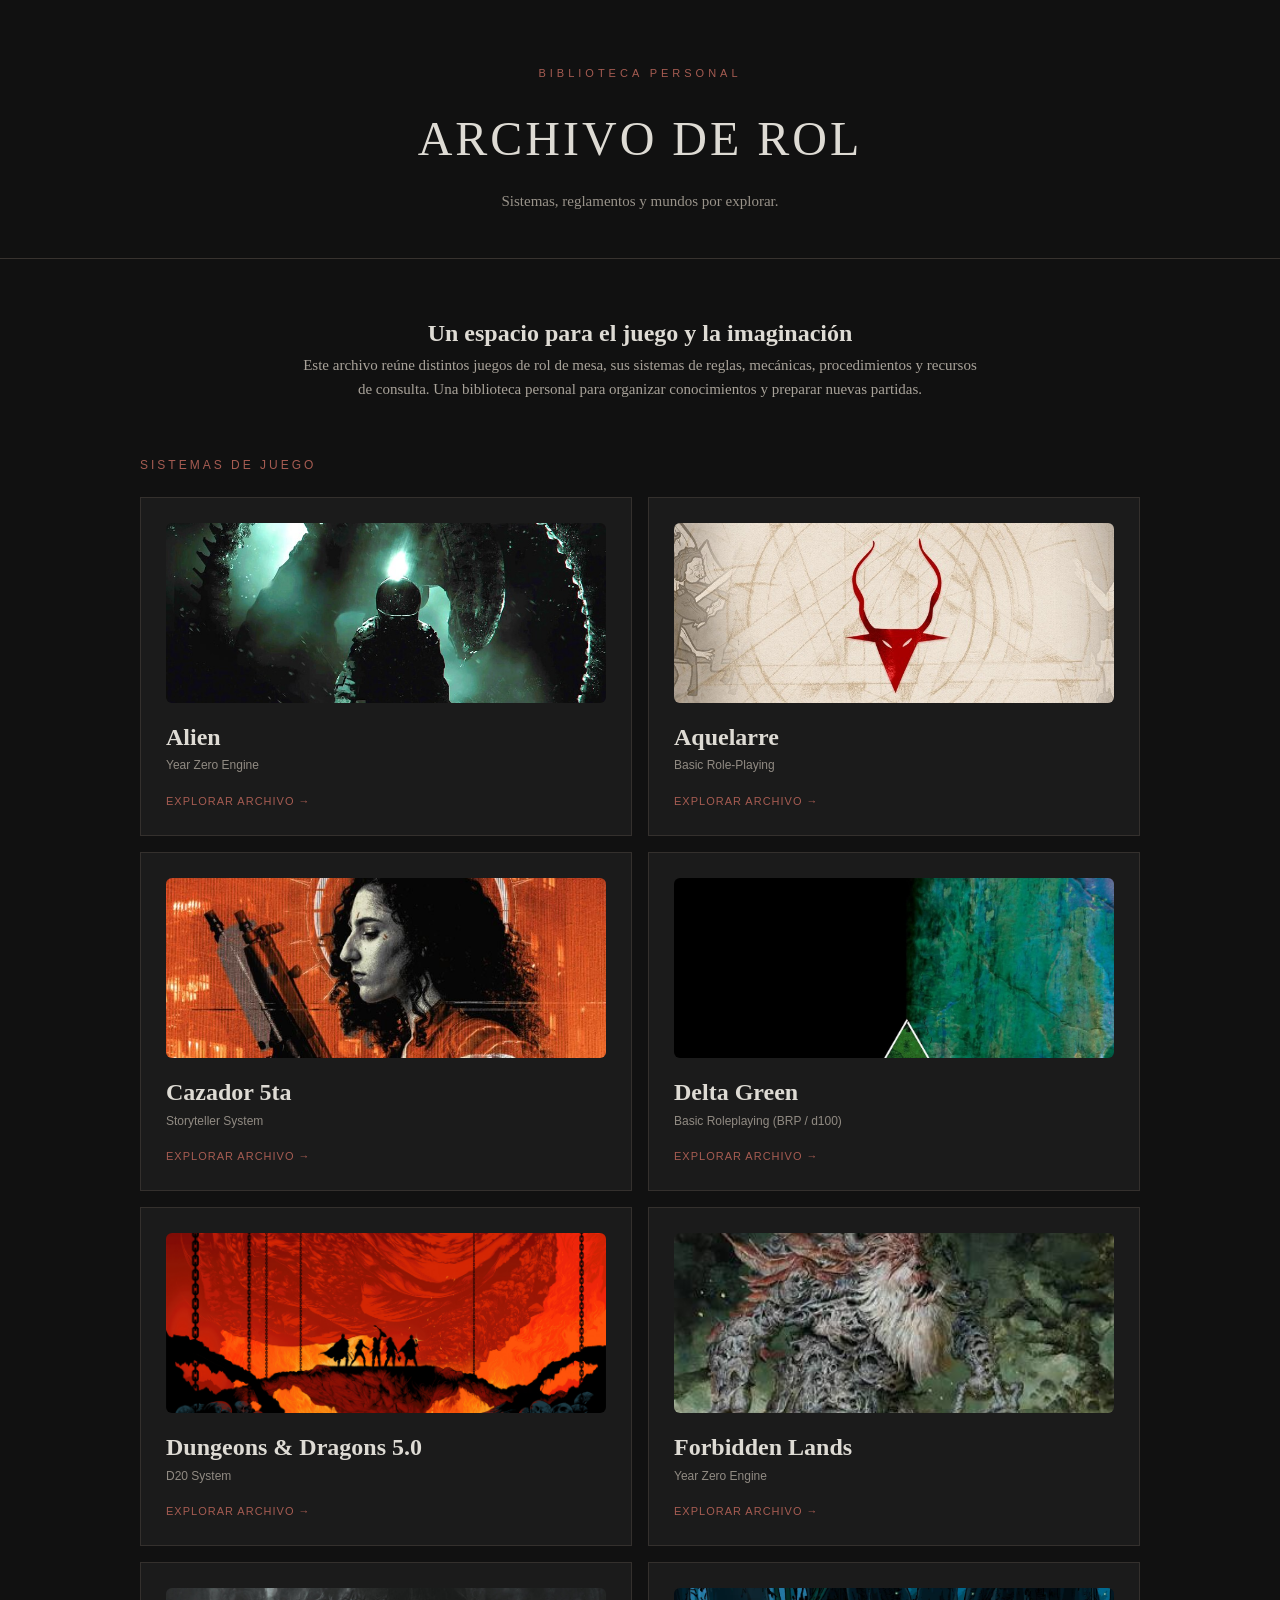
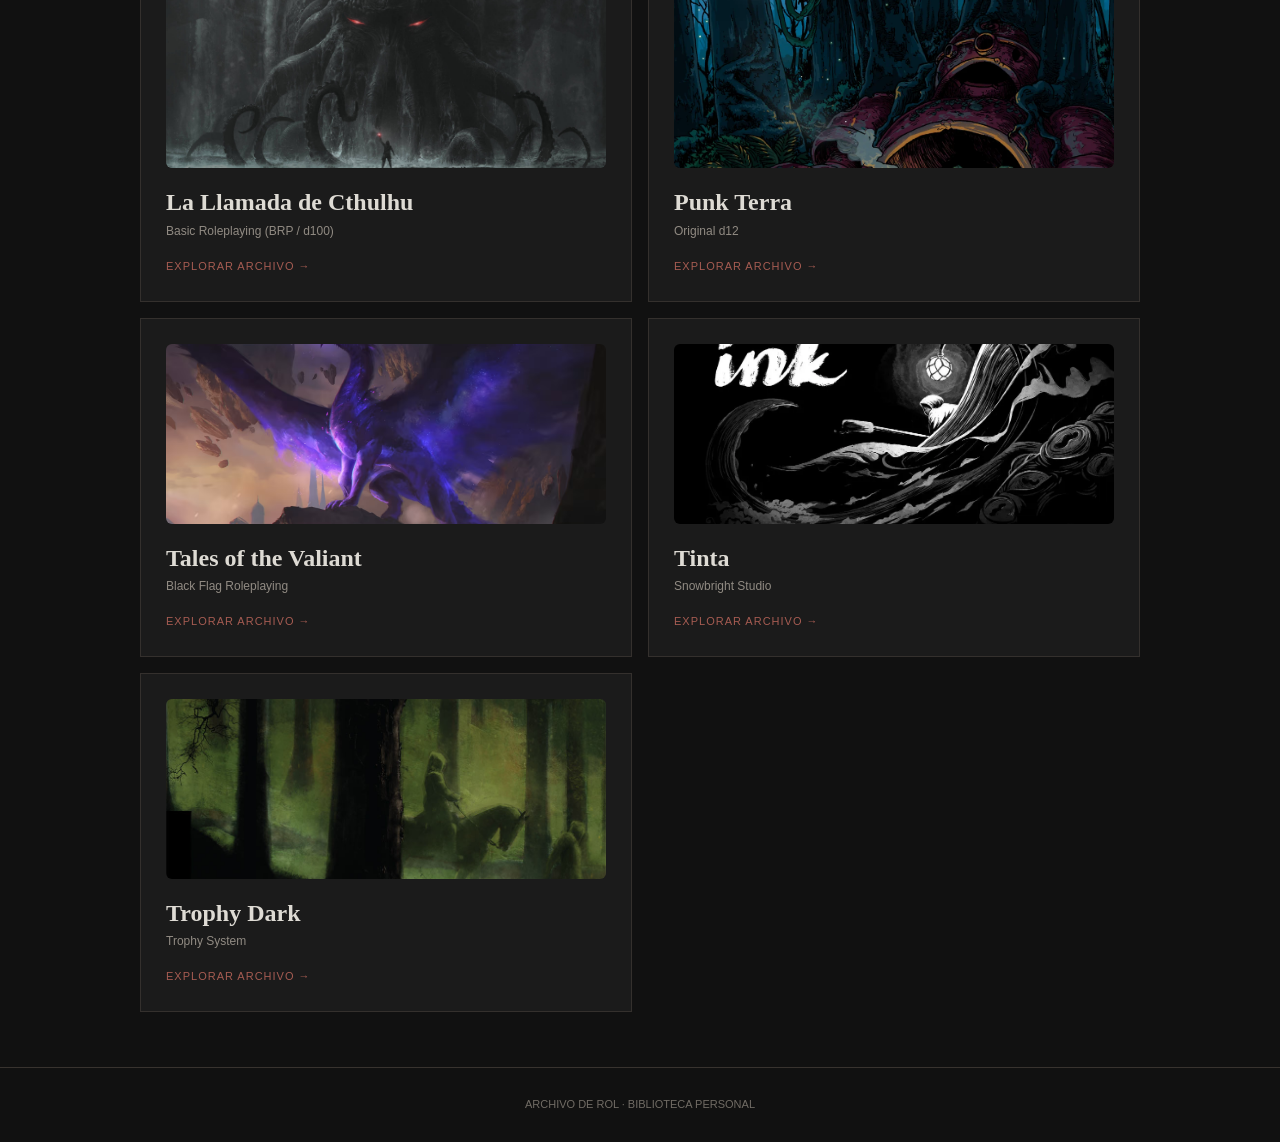
==== index.html @ da448ba0 "Adjust image opacity and positioning in CSS" ====
<!DOCTYPE html>
<html lang="es">
<head>
    <meta charset="UTF-8">
    <meta name="viewport" content="width=device-width, initial-scale=1.0">

    <title>Archivo de Rol</title>

    <style>
        
 
/* Imágenes de las tarjetas */
.card img {
  width: 100%;
  height: 180px;
  object-fit: cover;
  display: block;
  border-radius: 6px;
  margin-bottom: 15px;
}

/* Efecto al pasar el cursor */
.card:hover img {
  opacity: 0.65;
  transition: opacity 0.3s ease;
}

        * {
            box-sizing: border-box;
            margin: 0;
            padding: 0;
        }

        body {
            background: #111111;
            color: #dedbd4;
            font-family: Georgia, serif;
            line-height: 1.6;
        }

        header {
            padding: 65px 20px 45px;
            text-align: center;
            border-bottom: 1px solid #38332f;
        }

        .eyebrow {
            color: #a65c52;
            font-family: Arial, sans-serif;
            font-size: 11px;
            letter-spacing: 4px;
            text-transform: uppercase;
            margin-bottom: 18px;
        }

        h1 {
            font-size: clamp(30px, 5vw, 48px);
            font-weight: normal;
            letter-spacing: 3px;
        }

        .subtitle {
            color: #99938a;
            font-size: 15px;
            margin-top: 12px;
        }

        main {
            max-width: 1050px;
            margin: auto;
            padding: 55px 25px;
        }

        .intro {
            max-width: 680px;
            margin: 0 auto 55px;
            text-align: center;
        }

        .intro h3 {
            font-size: 23px;
            font-weight: normal;
            margin-bottom: 15px;
        }

        .intro p {
            color: #a9a39a;
            font-size: 15px;
        }

        .section-title {
            font-family: Arial, sans-serif;
            font-size: 12px;
            letter-spacing: 3px;
            color: #a65c52;
            text-transform: uppercase;
            margin-bottom: 22px;
        }

        .systems {
            display: grid;
            grid-template-columns: repeat(2, 1fr);
            gap: 16px;
        }

        .card {
            display: block;
            padding: 25px;
            background: #1b1b1b;
            border: 1px solid #34302d;
            text-decoration: none;
            color: inherit;
            transition: 0.25s;
        }

        .card:hover {
            background: #25211f;
            border-color: #a65c52;
            transform: translateY(-3px);
        }

        .card h3 {
            font-size: 19px;
            font-weight: normal;
            margin-bottom: 8px;
        }

        .card p {
            color: #918b83;
            font-family: Arial, sans-serif;
            font-size: 12px;
        }

        .card span {
            display: block;
            margin-top: 17px;
            color: #a65c52;
            font-family: Arial, sans-serif;
            font-size: 11px;
            letter-spacing: 1px;
        }

        footer {
            border-top: 1px solid #38332f;
            text-align: center;
            padding: 28px 15px;
            color: #716c65;
            font-family: Arial, sans-serif;
            font-size: 11px;
        }

        @media (max-width: 650px) {
            .systems {
                grid-template-columns: 1fr;
            }

            header {
                padding-top: 45px;
            }
/* Ajuste exclusivo de la imagen de Punk Terra */
.card img.punkterra-img {
    object-fit: cover;
    object-position: center 30%;
}
    </style>
</head>

<body>

    <header>
        <div class="eyebrow">Biblioteca personal</div>
        <h1>ARCHIVO DE ROL</h1>
        <p class="subtitle">
            Sistemas, reglamentos y mundos por explorar.
        </p>
    </header>

    <main>

        <section class="intro">
            <h2>Un espacio para el juego y la imaginación</h2>

            <p>
                Este archivo reúne distintos juegos de rol de mesa,
                sus sistemas de reglas, mecánicas, procedimientos
                y recursos de consulta. Una biblioteca personal
                para organizar conocimientos y preparar nuevas partidas.
            </p>
        </section>

        <section>
            <div class="section-title">
                Sistemas de juego
            </div>

            <div class="systems">

                <a href="Alien-RPG.html" class="card">
                    <img src="imagenes/Alien_RPG_Wallpaper.jpeg" alt="Alien RPG">
                    <h2>Alien</h2>
                    <p>Year Zero Engine</p>
                    <span>EXPLORAR ARCHIVO →</span>
                </a>
                
                <a href="Aquelarre.html" class="card">
                    <img src="imagenes/Aquelarre_Wallpaper.jpg" alt="Aquelarre">
                    <h2>Aquelarre</h2>
                    <p>Basic Role-Playing</p>
                    <span>EXPLORAR ARCHIVO →</span>
                </a>
                
                <a href="Cazador5e.html" class="card">
                    <img src="imagenes/Cazador_LaVenganza5_Wallpaper.jpg" alt="Cazador: La Venganza 5">
                    <h2>Cazador 5ta</h2>
                    <p>Storyteller System</p>
                    <span>EXPLORAR ARCHIVO →</span>
                </a>
                
                <a href="delta-green.html" class="card">
                    <img src="imagenes/DG-Wallpaper.JPG" alt="Delta Green">
                  <h2>Delta Green</h2>
                  <p>Basic Roleplaying (BRP / d100)</p>
                    <span>EXPLORAR ARCHIVO →</span>
                </a>

                <a href="DnD_5.0.html" class="card">
                    <img src="imagenes/DnD_Wallpaper.jpg" alt="Dungeon and Dragons 5e">
                    <h2>Dungeons & Dragons 5.0</h2>
                    <p>D20 System</p>
                    <span>EXPLORAR ARCHIVO →</span>
                </a>

                <a href="Forbidden-Lands.html" class="card">
                    <img src="imagenes/Forbidden_Lands_Wallpaper.jpeg" alt="Forbidden Lands">
                    <h2>Forbidden Lands</h2>
                    <p>Year Zero Engine</p>
                    <span>EXPLORAR ARCHIVO →</span>
                </a>

                <a href="La Llamada-de-Cthulhu.html" class="card">
                    <img src="imagenes/Cthulhu_RPG_Wallpaper.jpg" alt="La Llamada de Cthulhu">
                    <h2>La Llamada de Cthulhu</h2>
                    <p>Basic Roleplaying (BRP / d100)</p>
                    <span>EXPLORAR ARCHIVO →</span>
                </a>

                <a href="Punk-Terra.html" class="card">
                    <img class="punkterra-img" src="imagenes/PunkTerra_Wallpaper.webp" alt="Punk Terra">
                    <h2>Punk Terra</h2>
                    <p>Original d12</p>
                    <span>EXPLORAR ARCHIVO →</span>
                </a>
                
                <a href="Tales-of-the-Valiant.html" class="card">
                    <img src="imagenes/Tales_ot_Valiant_Wallpaper.avif" alt="Tales of the Valiant">
                    <h2>Tales of the Valiant</h2>
                    <p>Black Flag Roleplaying</p>
                    <span>EXPLORAR ARCHIVO →</span>
                </a>

                 <a href="Tinta.html" class="card">
                    <img src="imagenes/Tinta_Wallpaper.webp" alt="Tinta">
                    <h2>Tinta</h2>
                    <p>Snowbright Studio</p>
                    <span>EXPLORAR ARCHIVO →</span>
                </a>
                
                <a href="Trophy-Dark.html" class="card">
                    <img src="imagenes/Trophy_Dark_Wallpaper.jpg" alt="Trophy Dark">
                    <h2>Trophy Dark</h2>
                    <p>Trophy System</p>
                    <span>EXPLORAR ARCHIVO →</span>
                </a>
            </div>
        </section>

    </main>

    <footer>
        ARCHIVO DE ROL · BIBLIOTECA PERSONAL
    </footer>

</body>
</html>
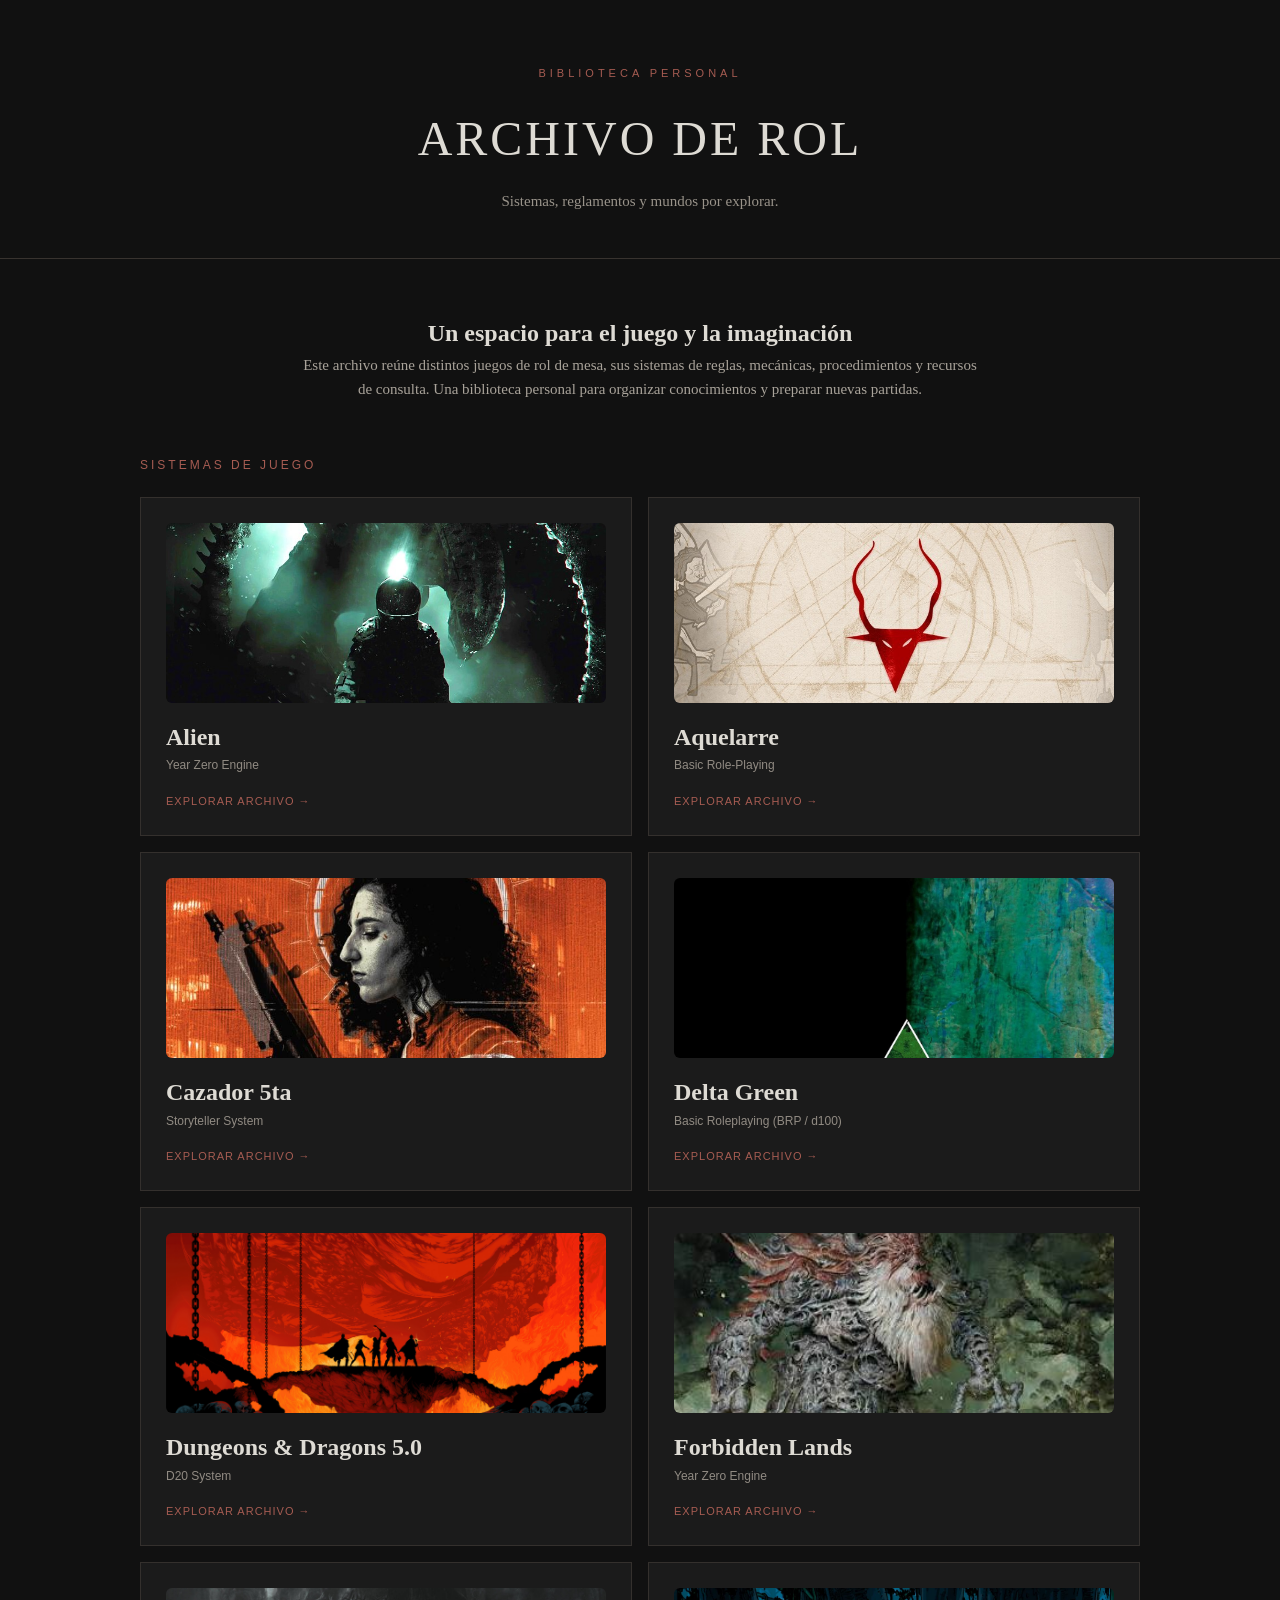
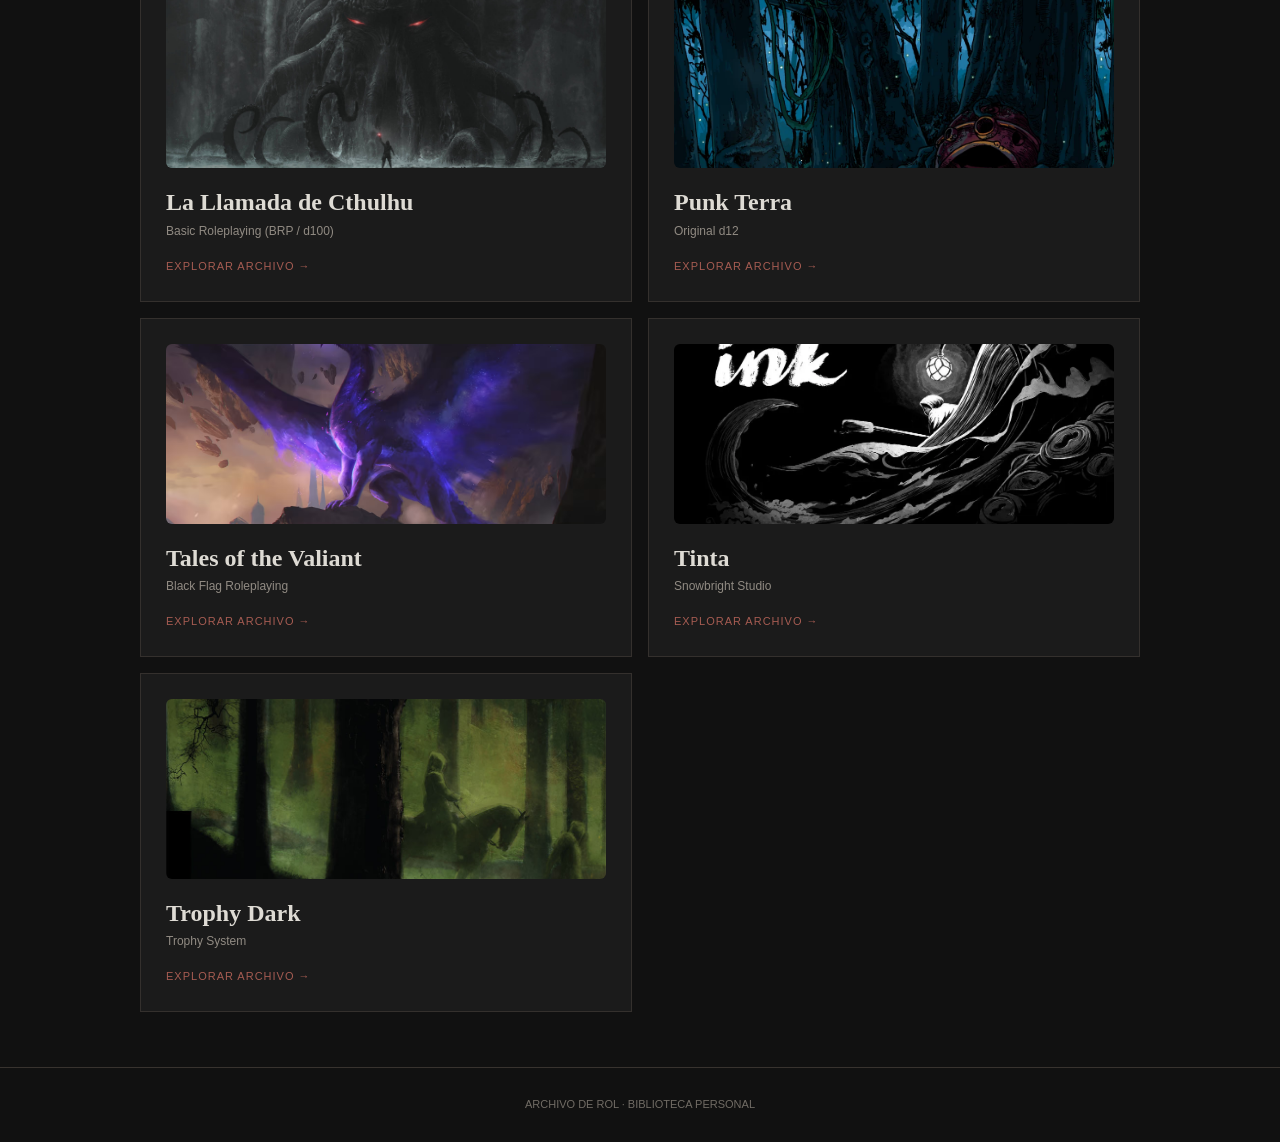
==== commit 8378d719: "Remove Punk Terra image styling from index.html Removed specific styling for Punk Terra images." ====
--- a/index.html
+++ b/index.html
@@ -20,6 +20,12 @@
   margin-bottom: 15px;
 }
 
+/* Ajuste exclusivo de la imagen de Punk Terra */
+.card img.punkterra-img {
+    object-fit: cover;
+    object-position: center 30%;
+        }
+        
 /* Efecto al pasar el cursor */
 .card:hover img {
   opacity: 0.65;
@@ -158,10 +164,6 @@
             header {
                 padding-top: 45px;
             }
-/* Ajuste exclusivo de la imagen de Punk Terra */
-.card img.punkterra-img {
-    object-fit: cover;
-    object-position: center 30%;
 }
     </style>
 </head>
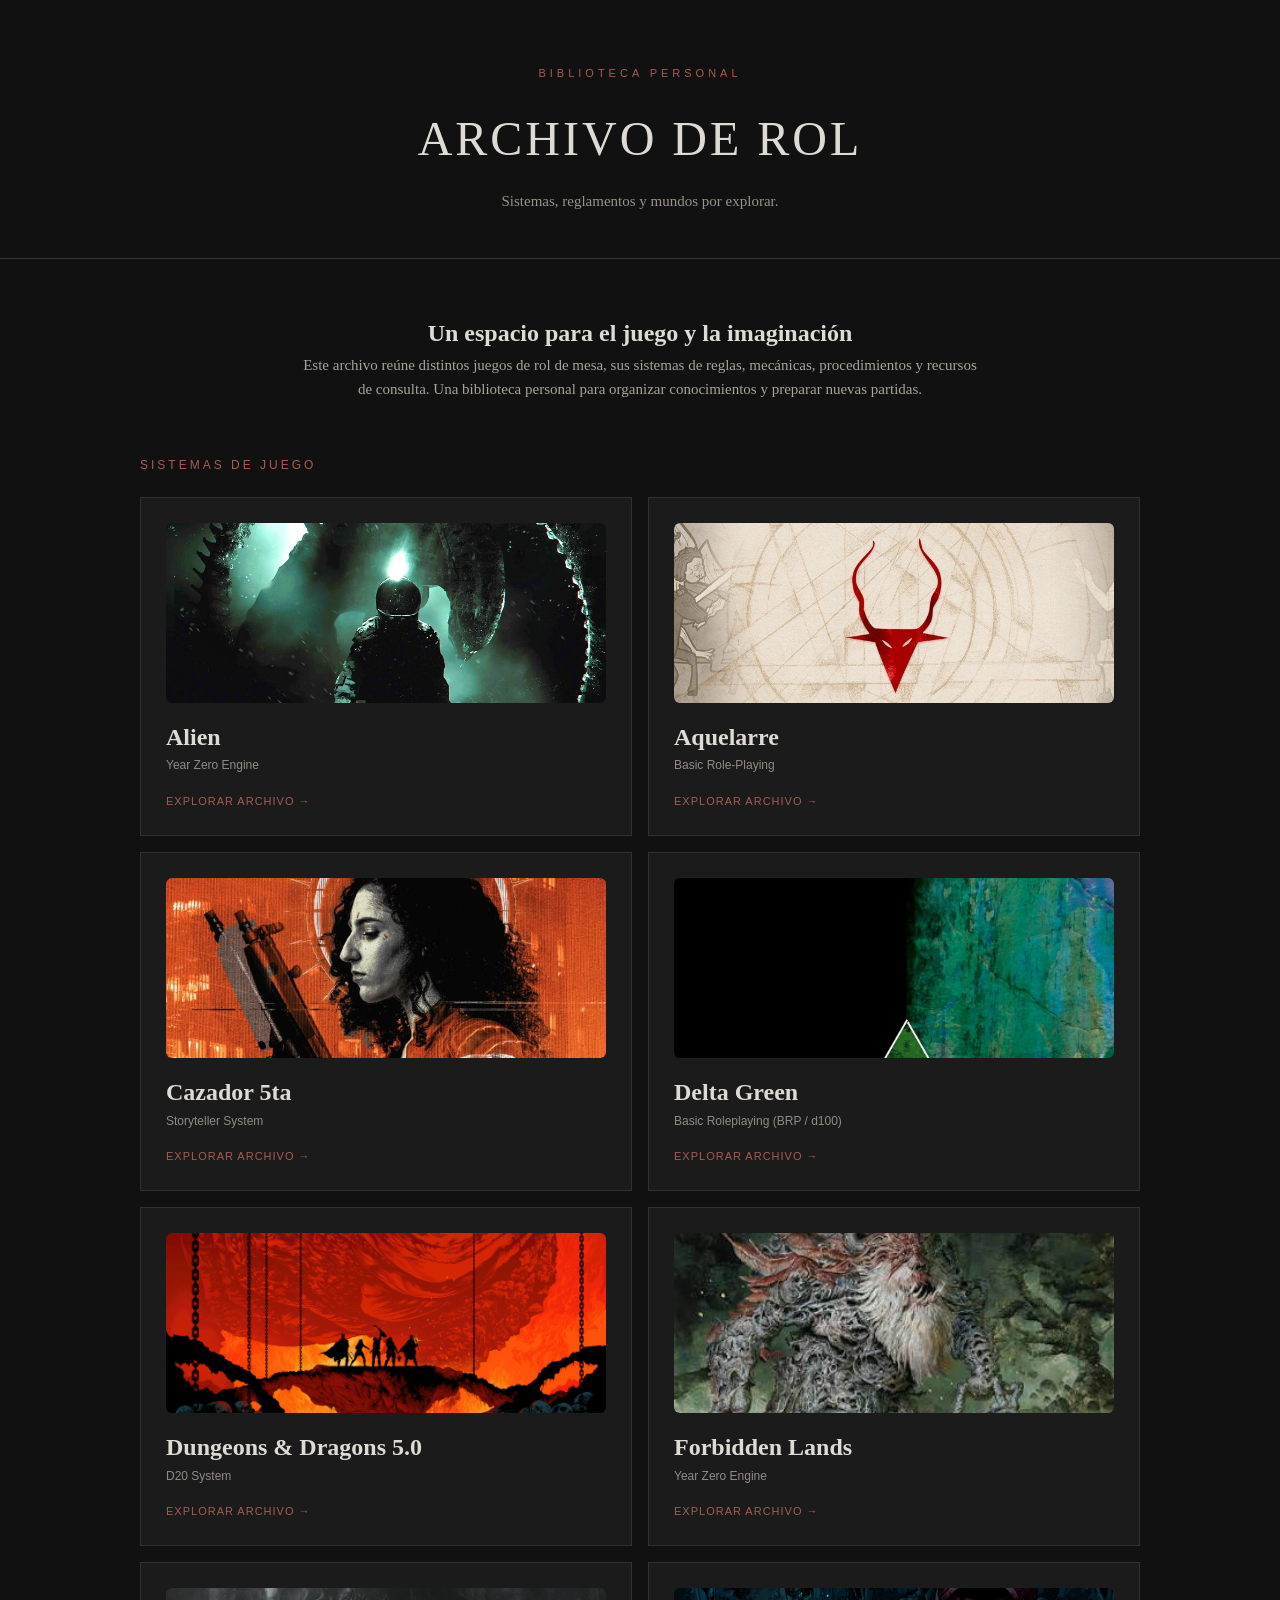
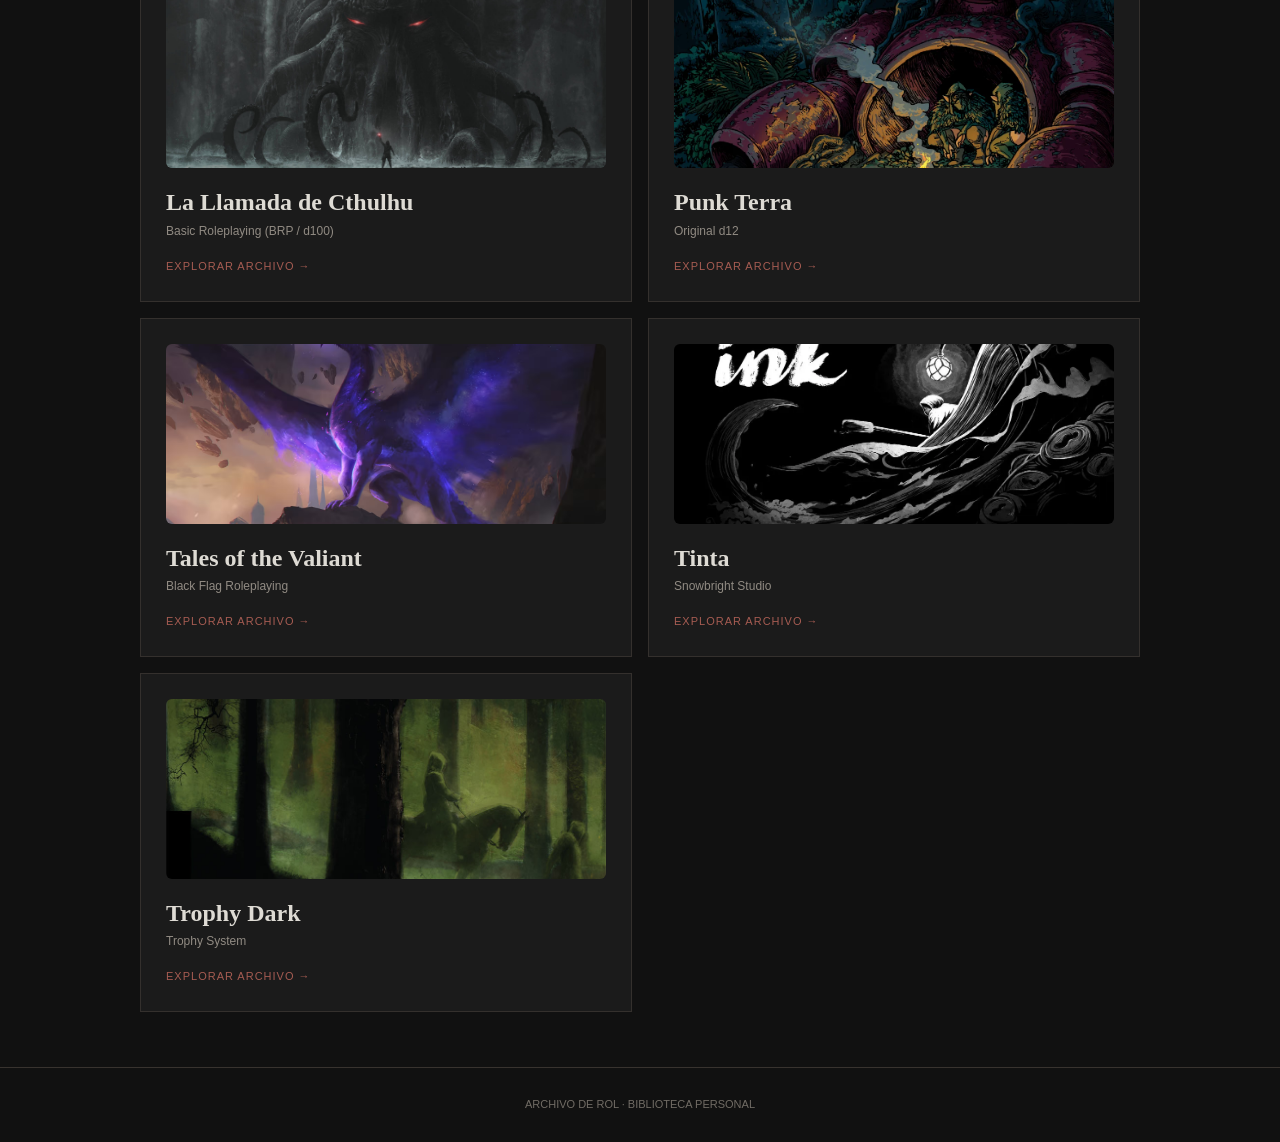
==== commit 16550786: "Adjust image position and hover opacity in index.html" ====
--- a/index.html
+++ b/index.html
@@ -23,12 +23,12 @@
 /* Ajuste exclusivo de la imagen de Punk Terra */
 .card img.punkterra-img {
     object-fit: cover;
-    object-position: center 30%;
+    object-position: center 70%;
         }
         
 /* Efecto al pasar el cursor */
 .card:hover img {
-  opacity: 0.65;
+  opacity: 0.55;
   transition: opacity 0.3s ease;
 }
 
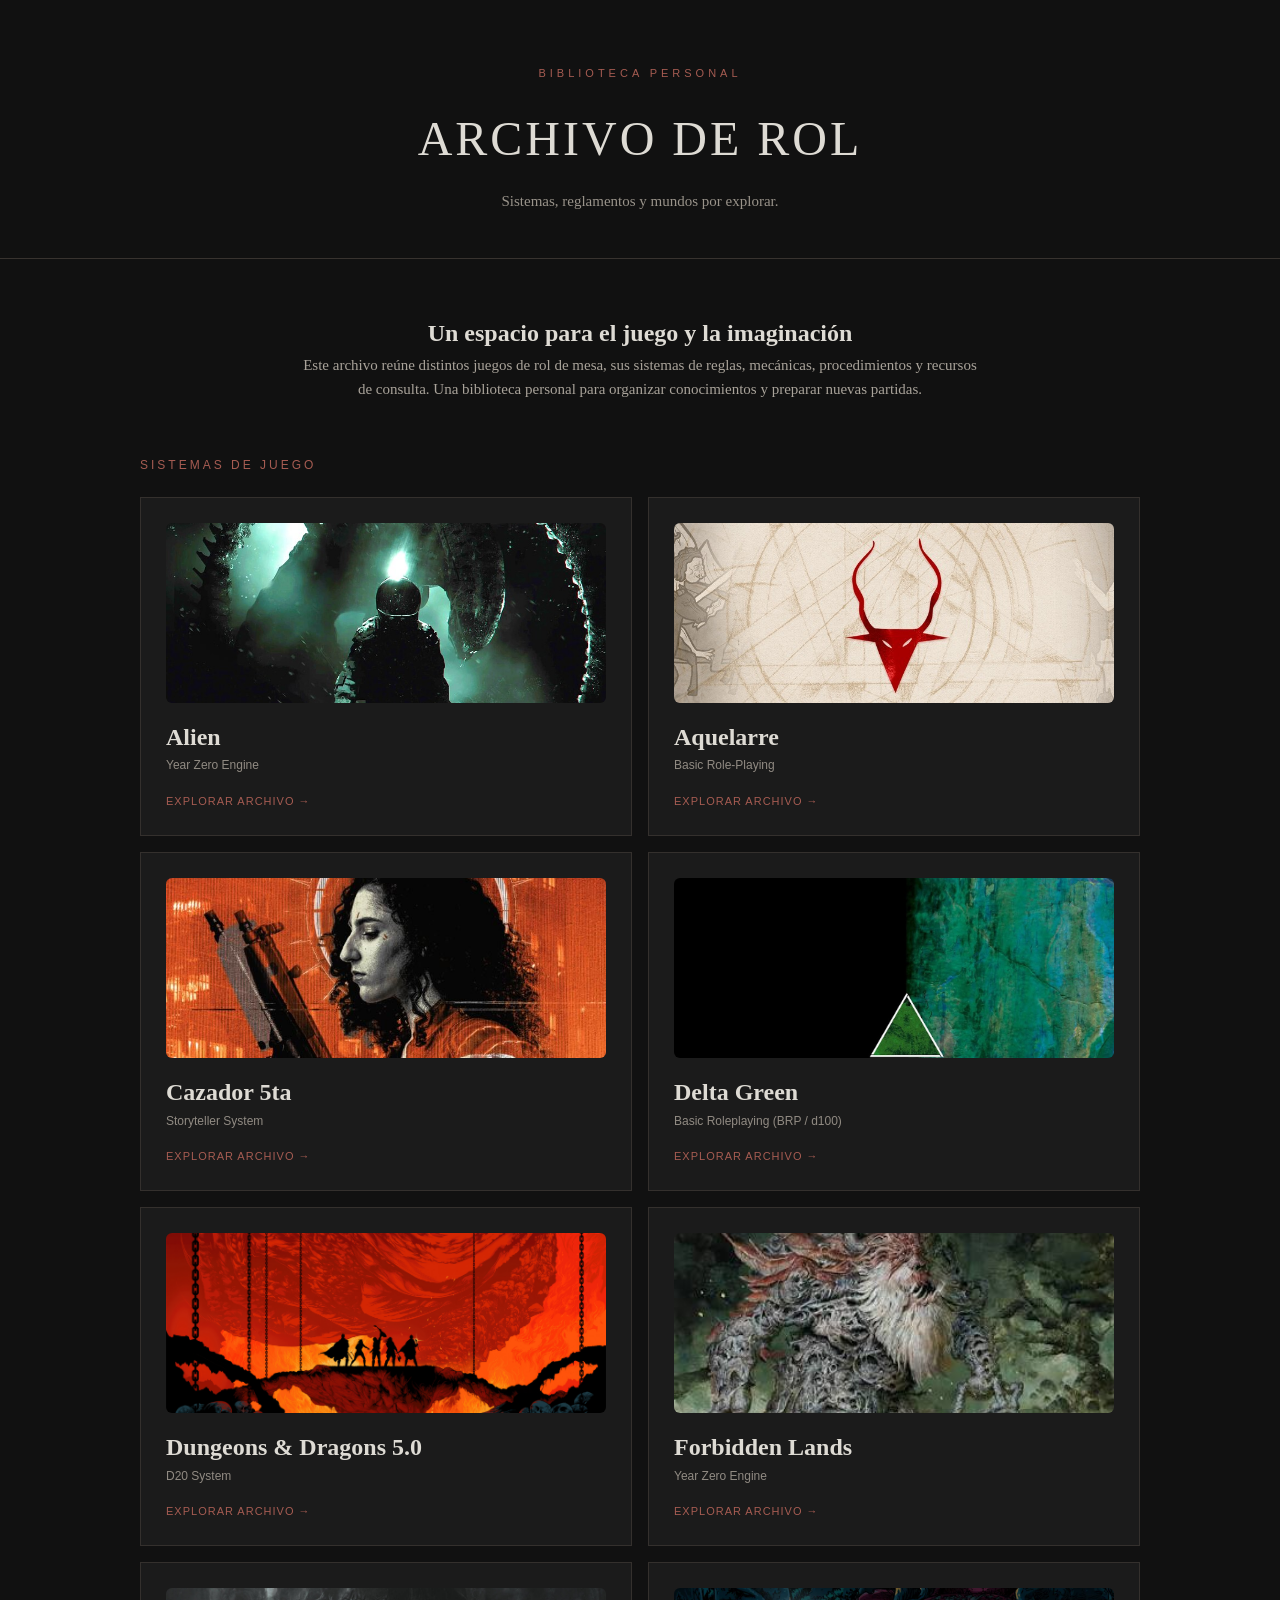
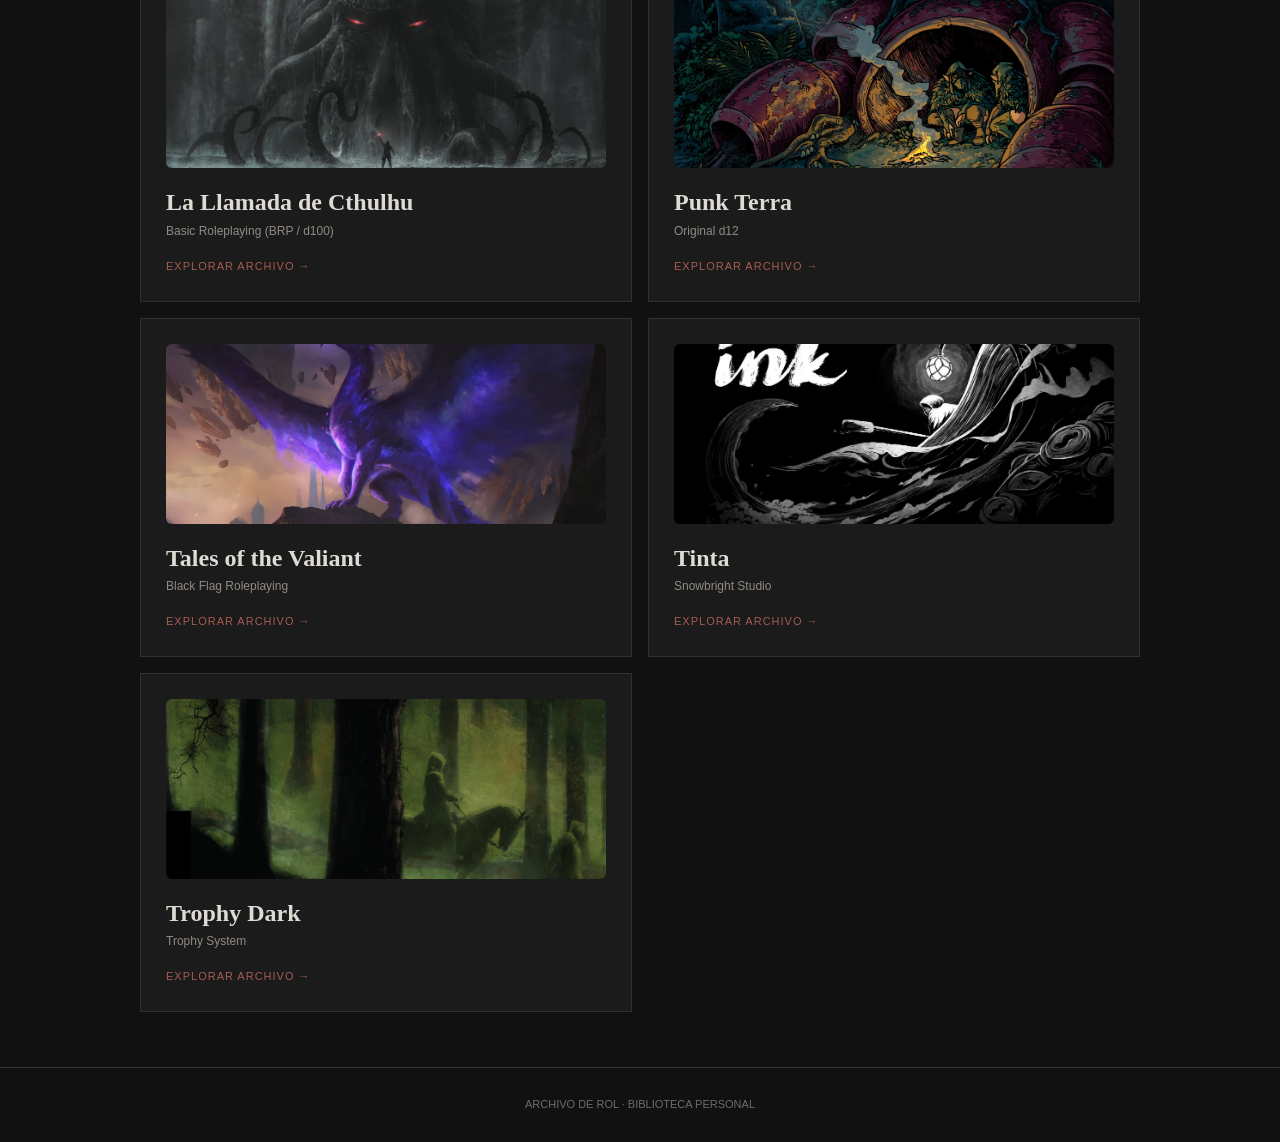
==== commit bdabe925: "Update image tags and styles for card components" ====
--- a/index.html
+++ b/index.html
@@ -20,10 +20,25 @@
   margin-bottom: 15px;
 }
 
+/* Ajuste exclusivo de la imagen de Delta Green */
+.card img.deltagreen-img {
+    object-fit: cover;
+    object-position: center 100%;
+        }
+/* Ajuste exclusivo de la imagen de Forbidden Lands */
+.card img.forbiddenlands-img {
+    object-fit: cover;
+    object-position: center 45%;
+        }
 /* Ajuste exclusivo de la imagen de Punk Terra */
 .card img.punkterra-img {
     object-fit: cover;
-    object-position: center 70%;
+    object-position: center 75%;
+        }
+/* Ajuste exclusivo de la imagen de Tales of the Valiant */
+.card img.talesotvaliant-img {
+    object-fit: cover;
+    object-position: center 0%;
         }
         
 /* Efecto al pasar el cursor */
@@ -220,7 +235,7 @@
                 </a>
                 
                 <a href="delta-green.html" class="card">
-                    <img src="imagenes/DG-Wallpaper.JPG" alt="Delta Green">
+                    <img class="deltagreen-img" src="imagenes/DG-Wallpaper.JPG" alt="Delta Green">
                   <h2>Delta Green</h2>
                   <p>Basic Roleplaying (BRP / d100)</p>
                     <span>EXPLORAR ARCHIVO →</span>
@@ -234,7 +249,7 @@
                 </a>
 
                 <a href="Forbidden-Lands.html" class="card">
-                    <img src="imagenes/Forbidden_Lands_Wallpaper.jpeg" alt="Forbidden Lands">
+                    <img class="forbiddenlands" src="imagenes/Forbidden_Lands_Wallpaper.jpeg" alt="Forbidden Lands">
                     <h2>Forbidden Lands</h2>
                     <p>Year Zero Engine</p>
                     <span>EXPLORAR ARCHIVO →</span>
@@ -255,7 +270,7 @@
                 </a>
                 
                 <a href="Tales-of-the-Valiant.html" class="card">
-                    <img src="imagenes/Tales_ot_Valiant_Wallpaper.avif" alt="Tales of the Valiant">
+                    <img class="talesotvaliant" src="imagenes/Tales_ot_Valiant_Wallpaper.avif" alt="Tales of the Valiant">
                     <h2>Tales of the Valiant</h2>
                     <p>Black Flag Roleplaying</p>
                     <span>EXPLORAR ARCHIVO →</span>
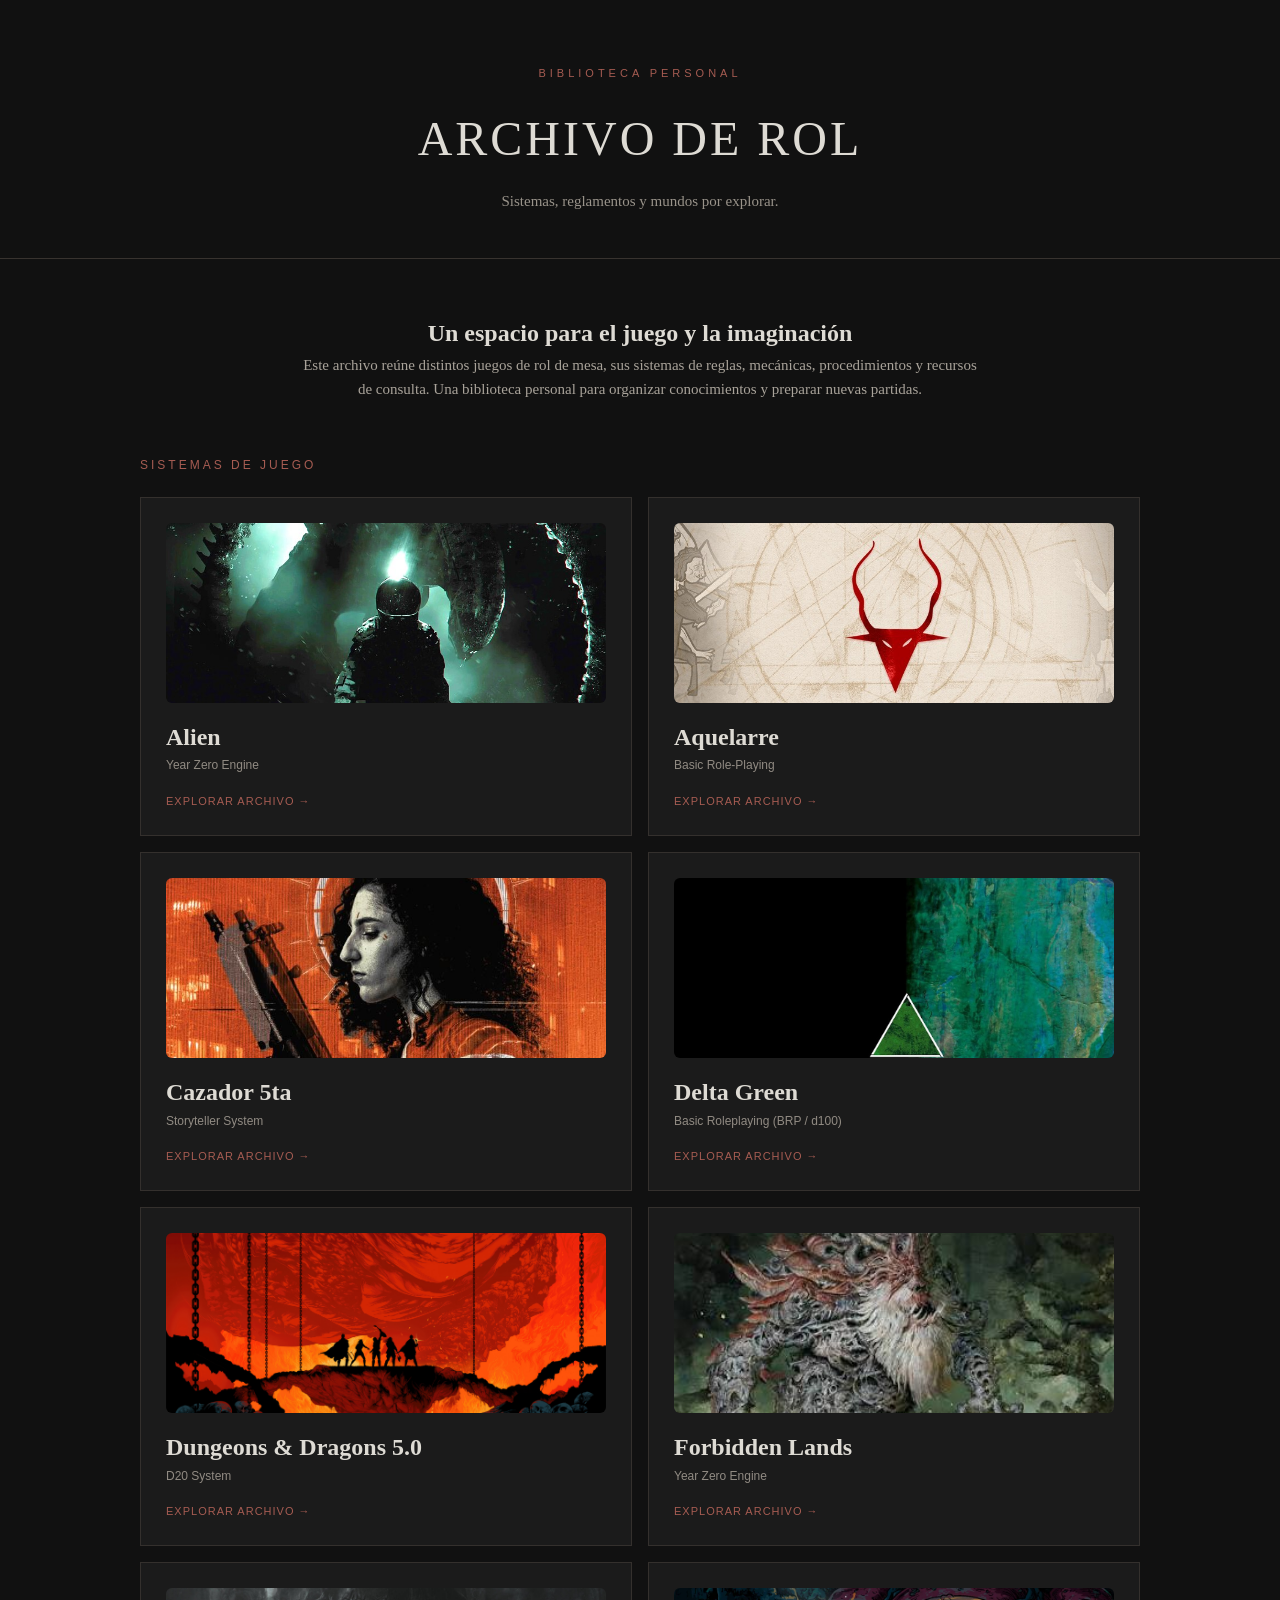
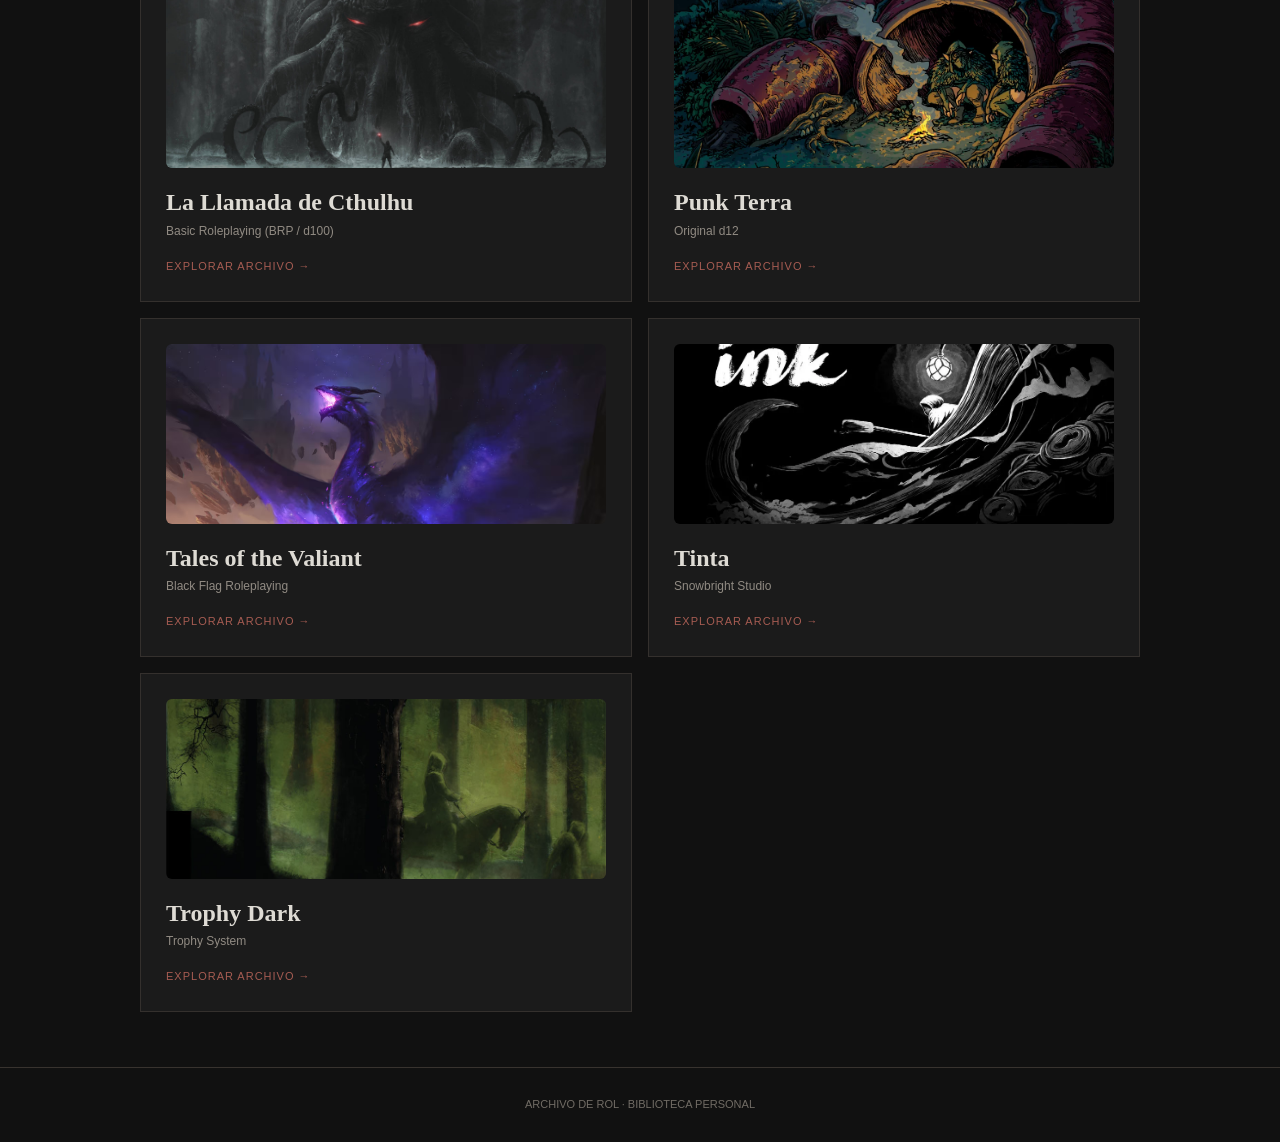
==== commit 2ab837e8: "Update image class names in index.html" ====
--- a/index.html
+++ b/index.html
@@ -33,7 +33,7 @@
 /* Ajuste exclusivo de la imagen de Punk Terra */
 .card img.punkterra-img {
     object-fit: cover;
-    object-position: center 75%;
+    object-position: center 80%;
         }
 /* Ajuste exclusivo de la imagen de Tales of the Valiant */
 .card img.talesotvaliant-img {
@@ -249,7 +249,7 @@
                 </a>
 
                 <a href="Forbidden-Lands.html" class="card">
-                    <img class="forbiddenlands" src="imagenes/Forbidden_Lands_Wallpaper.jpeg" alt="Forbidden Lands">
+                    <img class="forbiddenlands-img" src="imagenes/Forbidden_Lands_Wallpaper.jpeg" alt="Forbidden Lands">
                     <h2>Forbidden Lands</h2>
                     <p>Year Zero Engine</p>
                     <span>EXPLORAR ARCHIVO →</span>
@@ -270,7 +270,7 @@
                 </a>
                 
                 <a href="Tales-of-the-Valiant.html" class="card">
-                    <img class="talesotvaliant" src="imagenes/Tales_ot_Valiant_Wallpaper.avif" alt="Tales of the Valiant">
+                    <img class="talesotvaliant-img" src="imagenes/Tales_ot_Valiant_Wallpaper.avif" alt="Tales of the Valiant">
                     <h2>Tales of the Valiant</h2>
                     <p>Black Flag Roleplaying</p>
                     <span>EXPLORAR ARCHIVO →</span>
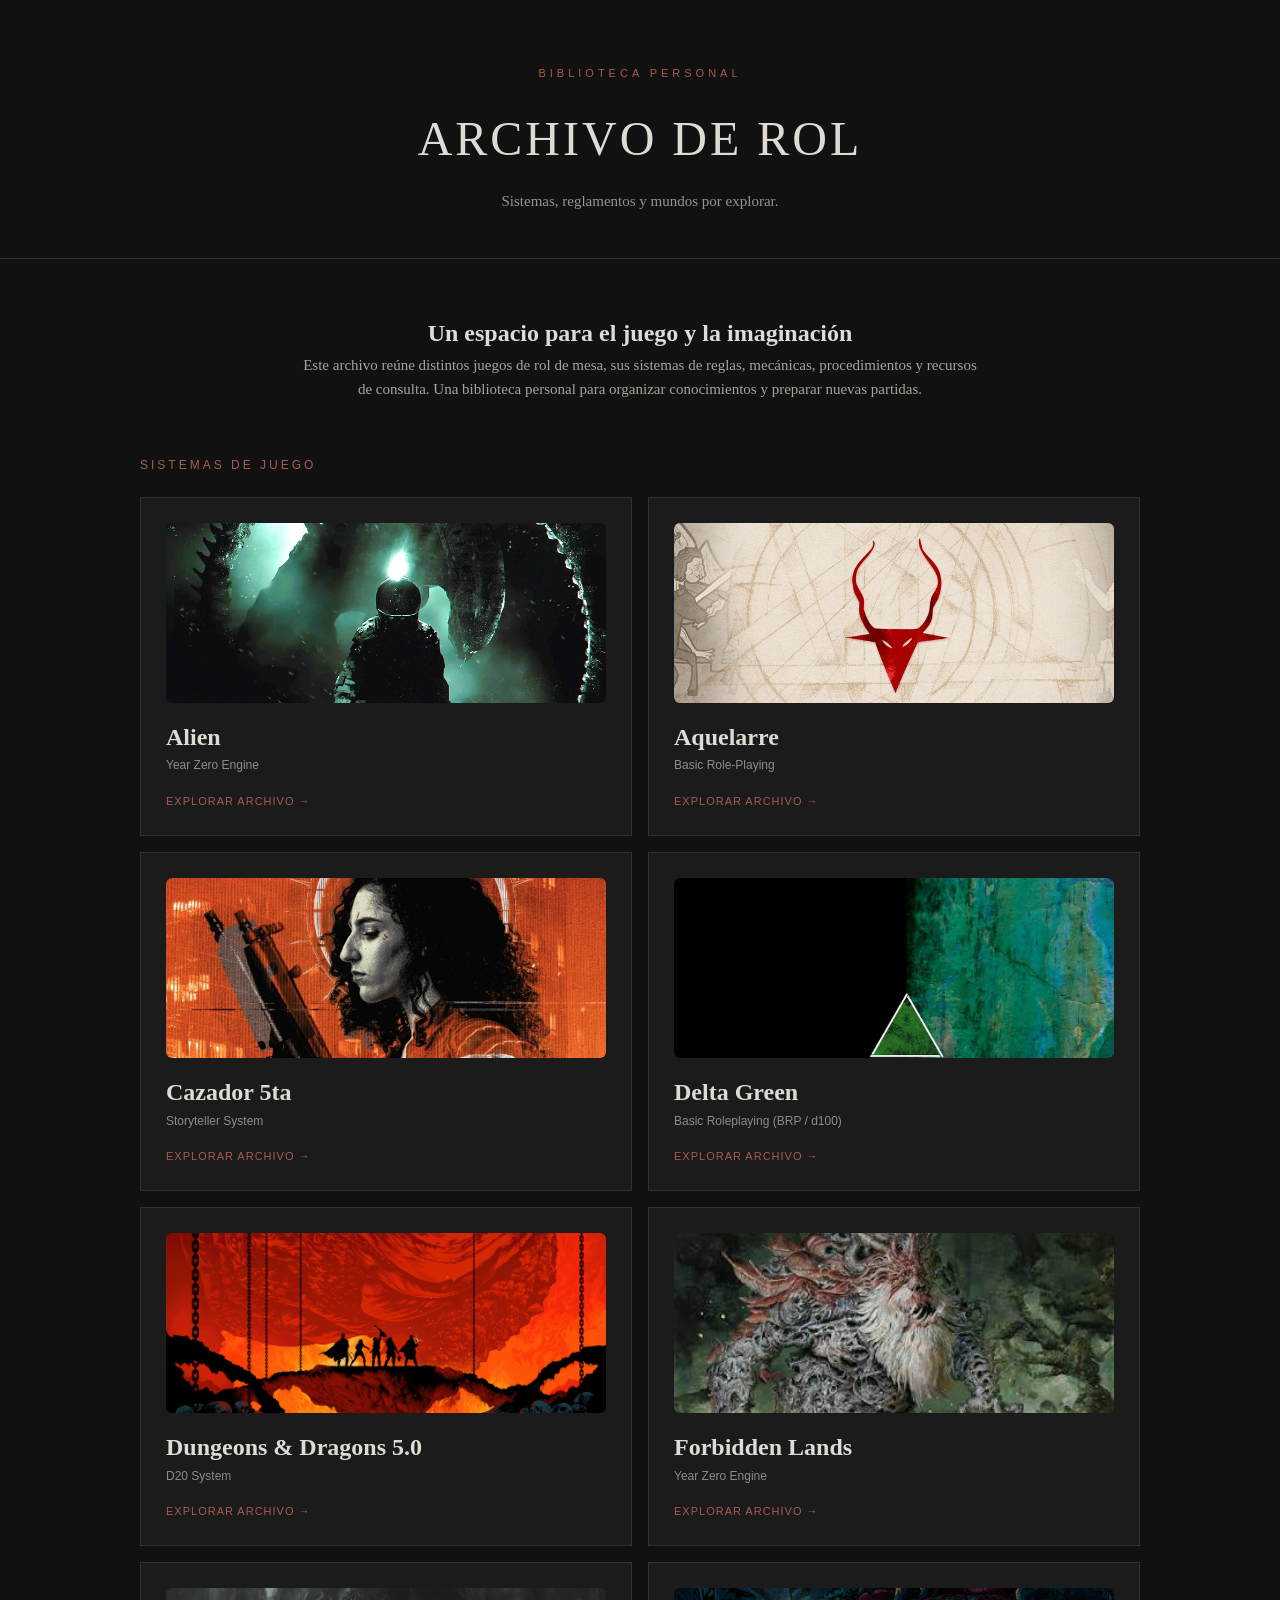
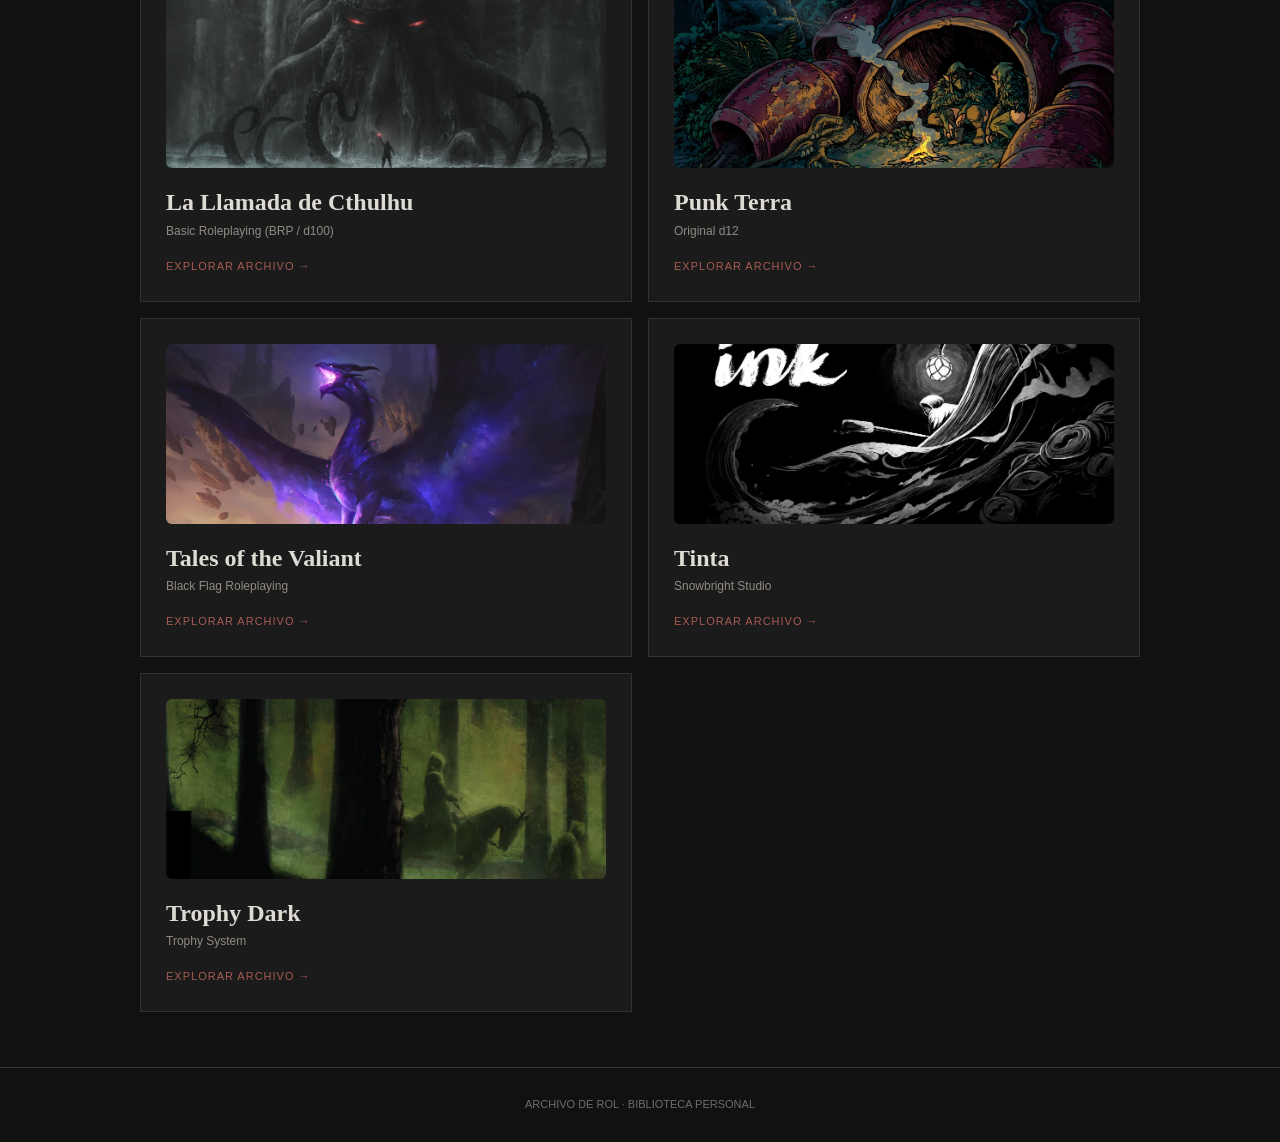
==== commit 4411e9b7: "Update index.html" ====
--- a/index.html
+++ b/index.html
@@ -33,12 +33,12 @@
 /* Ajuste exclusivo de la imagen de Punk Terra */
 .card img.punkterra-img {
     object-fit: cover;
-    object-position: center 80%;
+    object-position: center 75%;
         }
 /* Ajuste exclusivo de la imagen de Tales of the Valiant */
 .card img.talesotvaliant-img {
     object-fit: cover;
-    object-position: center 0%;
+    object-position: center 15%;
         }
         
 /* Efecto al pasar el cursor */
